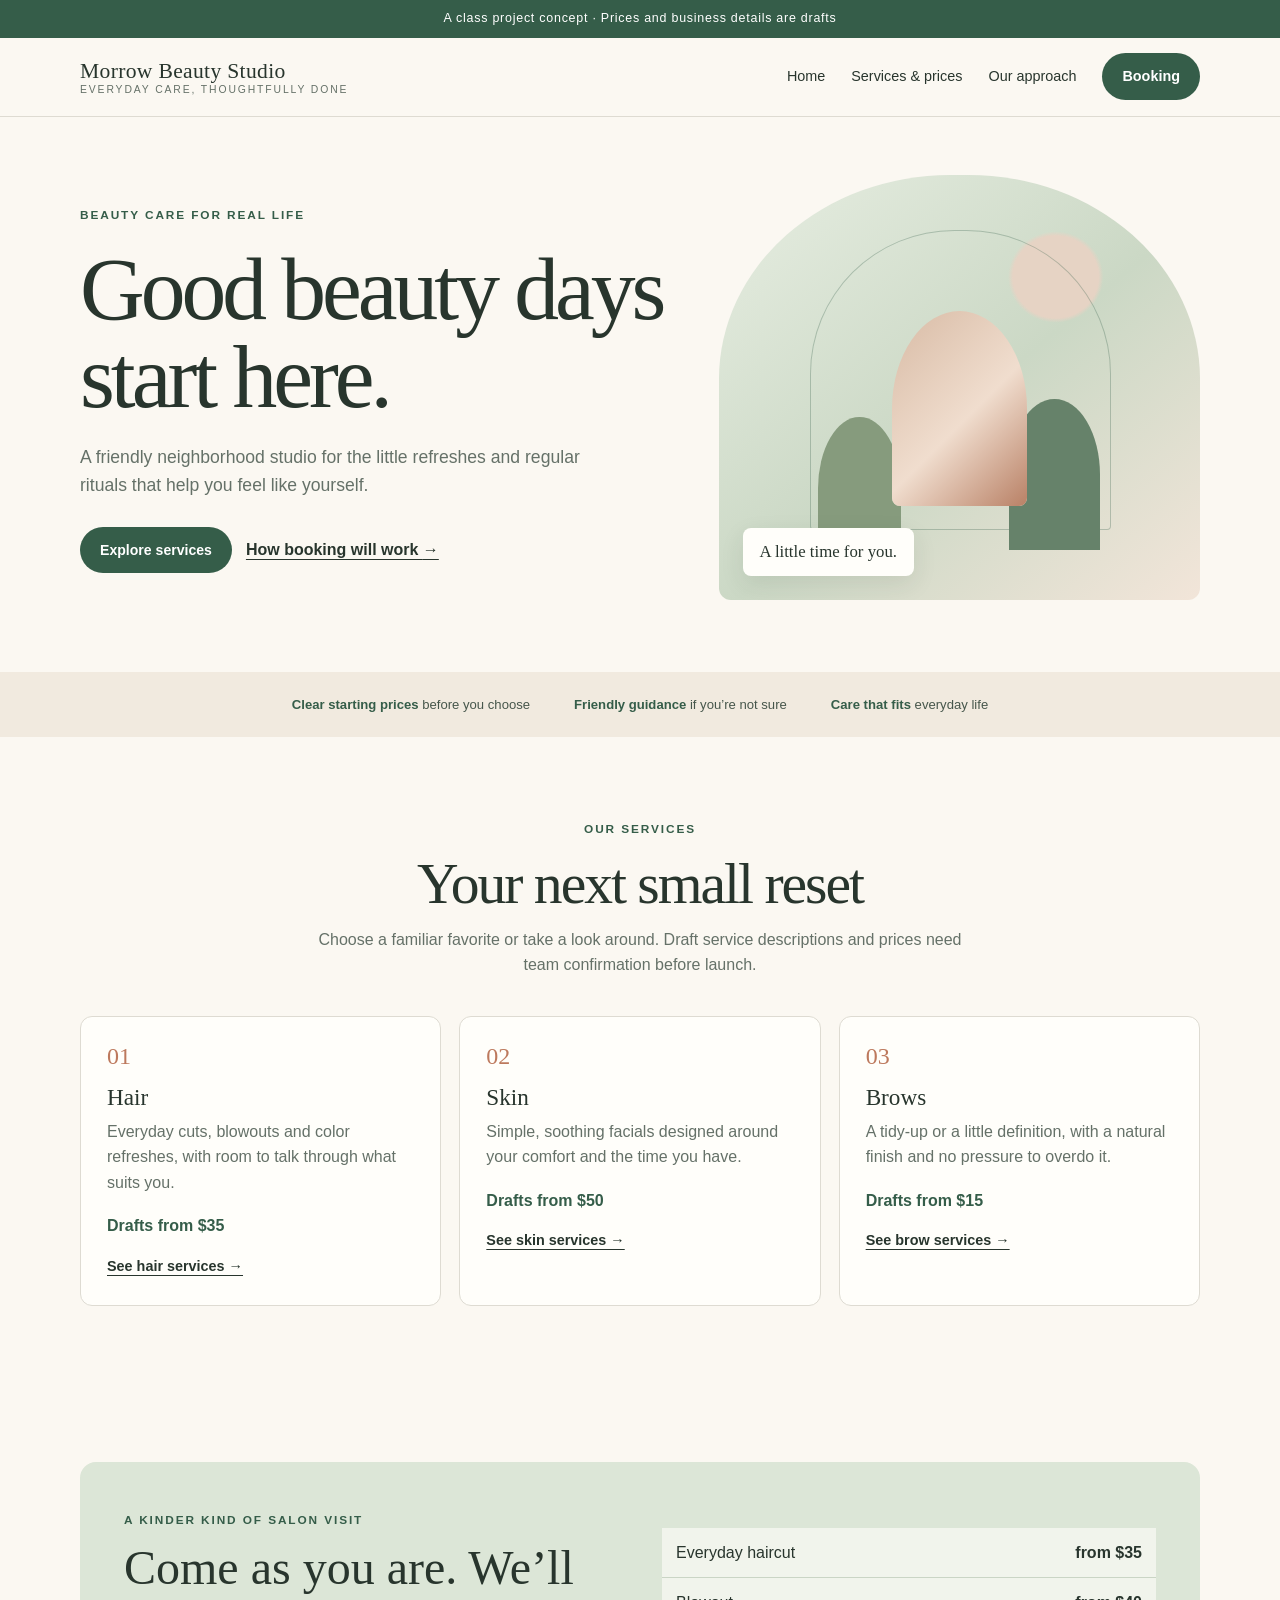
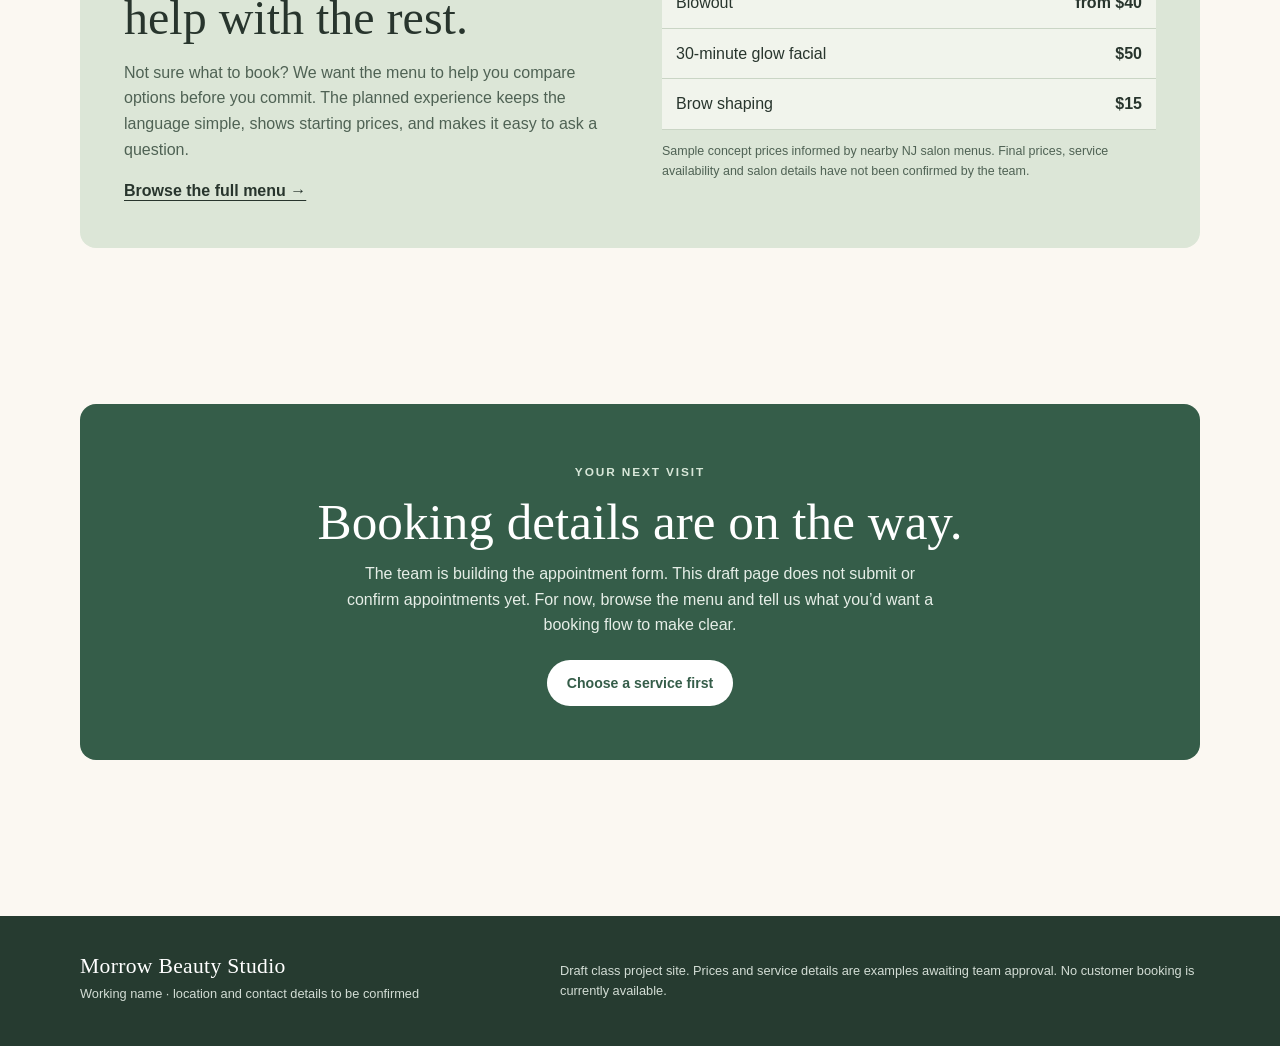
==== index.html @ 6ddd0032 "Add responsive homepage, services, and research (#member1)" ====
<!doctype html>
<html lang="en">
<head>
  <meta charset="utf-8">
  <meta name="viewport" content="width=device-width, initial-scale=1">
  <meta name="description" content="A welcoming beauty studio concept with clear service pricing and thoughtful everyday care.">
  <title>Morrow Beauty Studio — Beauty, made easy</title>
  <link rel="stylesheet" href="styles.css">
</head>
<body>
  <div class="notice">A class project concept · Prices and business details are drafts</div>
  <header class="site-header">
    <div class="wrap nav">
      <a class="brand" href="index.html" aria-label="Morrow Beauty Studio home">Morrow Beauty Studio<small>Everyday care, thoughtfully done</small></a>
      <nav class="nav-links" aria-label="Main navigation">
        <a href="index.html" aria-current="page">Home</a>
        <a href="services.html">Services &amp; prices</a>
        <a href="#our-approach">Our approach</a>
        <a class="button" href="#booking">Booking</a>
      </nav>
    </div>
  </header>
  <main>
    <section class="hero">
      <div class="wrap hero-grid">
        <div>
          <span class="eyebrow">Beauty care for real life</span>
          <h1>Good beauty days start here.</h1>
          <p>A friendly neighborhood studio for the little refreshes and regular rituals that help you feel like yourself.</p>
          <div class="actions"><a class="button" href="services.html">Explore services</a><a class="text-link" href="#booking">How booking will work <span aria-hidden="true">→</span></a></div>
        </div>
        <div class="visual" role="img" aria-label="Soft botanical-inspired shapes in warm neutral and sage tones"><div class="visual-note">A little time for you.</div></div>
      </div>
    </section>
    <div class="strip"><div class="wrap strip-inner"><span><b>Clear starting prices</b> before you choose</span><span><b>Friendly guidance</b> if you’re not sure</span><span><b>Care that fits</b> everyday life</span></div></div>
    <section id="services">
      <div class="wrap">
        <div class="section-head"><span class="eyebrow">Our services</span><h2>Your next small reset</h2><p>Choose a familiar favorite or take a look around. Draft service descriptions and prices need team confirmation before launch.</p></div>
        <div class="cards">
          <article class="card"><span class="number">01</span><h3>Hair</h3><p>Everyday cuts, blowouts and color refreshes, with room to talk through what suits you.</p><span class="price">Drafts from $35</span><br><a href="services.html#hair">See hair services →</a></article>
          <article class="card"><span class="number">02</span><h3>Skin</h3><p>Simple, soothing facials designed around your comfort and the time you have.</p><span class="price">Drafts from $50</span><br><a href="services.html#skin">See skin services →</a></article>
          <article class="card"><span class="number">03</span><h3>Brows</h3><p>A tidy-up or a little definition, with a natural finish and no pressure to overdo it.</p><span class="price">Drafts from $15</span><br><a href="services.html#brows">See brow services →</a></article>
        </div>
      </div>
    </section>
    <section id="our-approach">
      <div class="wrap soft-panel">
        <div><span class="eyebrow">A kinder kind of salon visit</span><h2>Come as you are. We’ll help with the rest.</h2><p>Not sure what to book? We want the menu to help you compare options before you commit. The planned experience keeps the language simple, shows starting prices, and makes it easy to ask a question.</p><a class="text-link" href="services.html">Browse the full menu →</a></div>
        <div><table class="price-sample" aria-label="Example draft starting prices"><tbody><tr><td>Everyday haircut</td><td>from $35</td></tr><tr><td>Blowout</td><td>from $40</td></tr><tr><td>30-minute glow facial</td><td>$50</td></tr><tr><td>Brow shaping</td><td>$15</td></tr></tbody></table><p class="draft">Sample concept prices informed by nearby NJ salon menus. Final prices, service availability and salon details have not been confirmed by the team.</p></div>
      </div>
    </section>
    <section id="booking">
      <div class="wrap booking"><span class="eyebrow">Your next visit</span><h2>Booking details are on the way.</h2><p>The team is building the appointment form. This draft page does not submit or confirm appointments yet. For now, browse the menu and tell us what you’d want a booking flow to make clear.</p><a class="button" href="services.html">Choose a service first</a></div>
    </section>
  </main>
  <footer class="site-footer"><div class="wrap foot"><div><a class="brand" href="index.html">Morrow Beauty Studio</a><p>Working name · location and contact details to be confirmed</p></div><p class="concept">Draft class project site. Prices and service details are examples awaiting team approval. No customer booking is currently available.</p></div></footer>
</body>
</html>
---- styles.css ----
:root {
  color-scheme: light;
  --ink: #28352d;
  --muted: #657168;
  --paper: #fbf8f2;
  --cream: #f1eadf;
  --sage: #dce6d7;
  --green: #355d49;
  --accent: #bd795d;
  --white: #fffefa;
  --line: #dedbd2;
  --serif: Georgia, "Times New Roman", serif;
  --sans: Arial, Helvetica, sans-serif;
}

* { box-sizing: border-box; }
html { scroll-behavior: smooth; }
body { margin: 0; background: var(--paper); color: var(--ink); font: 16px/1.6 var(--sans); }
a { color: inherit; }
a:focus-visible { outline: 3px solid var(--accent); outline-offset: 4px; }
.wrap { width: min(1120px, calc(100% - 40px)); margin-inline: auto; }
.notice { padding: 9px 16px; background: var(--green); color: white; text-align: center; font-size: .78rem; letter-spacing: .06em; }
.site-header { border-bottom: 1px solid var(--line); background: var(--paper); }
.nav { min-height: 78px; display: flex; align-items: center; justify-content: space-between; gap: 24px; }
.brand { color: var(--ink); font: 1.35rem var(--serif); letter-spacing: .015em; text-decoration: none; }
.brand small { display: block; color: var(--muted); font: .65rem var(--sans); letter-spacing: .18em; text-transform: uppercase; }
.nav-links { display: flex; align-items: center; gap: 26px; }
.nav-links a { font-size: .9rem; text-decoration: none; }
.nav-links a:hover, .text-link:hover { text-decoration: underline; text-underline-offset: 5px; }
.button { display: inline-block; padding: 12px 20px; border-radius: 999px; background: var(--green); color: white; font-size: .88rem; font-weight: 700; text-decoration: none; }
.button:hover { background: #264634; }
.text-link { font-weight: 700; text-underline-offset: 4px; }
.eyebrow { color: var(--green); font-size: .74rem; font-weight: 700; letter-spacing: .16em; text-transform: uppercase; }
.hero { padding: 58px 0 72px; }
.hero-grid { display: grid; grid-template-columns: 1.1fr .9fr; align-items: center; gap: 50px; }
.hero h1 { max-width: 650px; margin: 18px 0 22px; font: clamp(3.1rem, 7vw, 6rem)/.98 var(--serif); letter-spacing: -.045em; }
.hero p { max-width: 500px; color: var(--muted); font-size: 1.1rem; }
.actions { display: flex; align-items: center; flex-wrap: wrap; gap: 14px; margin-top: 28px; }
.visual { position: relative; display: flex; min-height: 425px; align-items: end; overflow: hidden; padding: 24px; border-radius: 48% 48% 12px 12px; background: radial-gradient(ellipse at 70% 24%, #e6d3c4 0 9%, transparent 10%), linear-gradient(140deg, #e7eee2, #cbd8c5 53%, #f2e5d9); }
.visual::before { position: absolute; top: 13%; left: 19%; width: 62%; height: 70%; border: 1px solid #355d494a; border-radius: 48% 48% 4px 4px; content: ""; }
.visual::after { position: absolute; top: 32%; left: 36%; width: 28%; height: 46%; border-radius: 50% 50% 8px 8px; background: linear-gradient(135deg, #d8bba5, #f0ddce 55%, #b98166); box-shadow: 95px 66px 0 -22px #66826a, -100px 80px 0 -26px #869b7d; content: ""; }
.visual-note { z-index: 1; padding: 14px 17px; border-radius: 8px; background: var(--white); box-shadow: 0 8px 24px #28352d18; font: 1.05rem var(--serif); }
.strip { padding: 22px 0; background: var(--cream); }
.strip-inner { display: flex; justify-content: center; flex-wrap: wrap; gap: 12px 44px; text-align: center; }
.strip span { color: #46564b; font-size: .82rem; }
.strip b { color: var(--green); }
section { padding: 78px 0; }
.section-head { max-width: 650px; margin: 0 auto 38px; text-align: center; }
.section-head h2 { margin: 12px 0; font: clamp(2.3rem, 4.5vw, 3.7rem)/1.08 var(--serif); letter-spacing: -.035em; }
.section-head p { margin: 0; color: var(--muted); }
.cards { display: grid; grid-template-columns: repeat(3, 1fr); gap: 18px; }
.card { padding: 26px; border: 1px solid var(--line); border-radius: 12px; background: var(--white); }
.card .number { color: var(--accent); font: 1.5rem var(--serif); }
.card h3 { margin: 12px 0 8px; font: 1.45rem var(--serif); }
.card p { margin: 0 0 18px; color: var(--muted); }
.price { color: var(--green); font-weight: 700; }
.card a { display: inline-block; margin-top: 16px; font-size: .9rem; font-weight: 700; text-underline-offset: 4px; }
.soft-panel { display: grid; grid-template-columns: 1fr 1fr; align-items: center; gap: 44px; padding: 44px; border-radius: 16px; background: var(--sage); }
.soft-panel h2 { margin: 12px 0; font: clamp(2rem, 4vw, 3rem)/1.05 var(--serif); }
.soft-panel p { color: #4f6254; }
.price-sample { width: 100%; border-collapse: collapse; background: #fffefa99; }
.price-sample td { padding: 12px 14px; border-bottom: 1px solid #cad5c5; }
.price-sample td:last-child { text-align: right; font-weight: 700; }
.draft { margin: 12px 0 0; color: #5b685e; font-size: .78rem; }
.booking { padding: 54px 28px; border-radius: 16px; background: var(--green); color: white; text-align: center; }
.booking h2 { margin: 12px 0; font: clamp(2.2rem, 4vw, 3.5rem)/1.05 var(--serif); }
.booking p { max-width: 600px; margin: 0 auto 22px; color: #e6eee7; }
.booking .eyebrow { color: #d8e7d9; }
.booking .button { background: white; color: var(--green); }
.page-intro { padding: 58px 0 32px; }
.page-intro h1 { margin: 12px 0; font: clamp(2.8rem, 6vw, 5rem)/1 var(--serif); letter-spacing: -.04em; }
.page-intro p { max-width: 700px; color: var(--muted); }
.menu-group { padding: 28px 0 54px; border-top: 1px solid var(--line); }
.menu-heading { display: flex; align-items: baseline; justify-content: space-between; gap: 20px; margin-bottom: 20px; }
.menu-heading h2 { margin: 0; font: clamp(2rem, 4vw, 3rem) var(--serif); }
.menu-heading p { color: var(--muted); font-size: .88rem; }
.menu-list { display: grid; grid-template-columns: 1fr 1fr; gap: 0 36px; }
.menu-item { display: flex; justify-content: space-between; gap: 18px; padding: 17px 0; border-bottom: 1px solid var(--line); }
.menu-item h3 { margin: 0; font: 1.12rem var(--serif); }
.menu-item p { margin: 5px 0 0; color: var(--muted); font-size: .88rem; }
.menu-item strong { flex: 0 0 auto; color: var(--green); }
.note-panel { margin: 12px 0 34px; padding: 20px 24px; border-left: 4px solid var(--accent); background: var(--cream); }
.note-panel p { margin: 4px 0; }
.site-footer { margin-top: 78px; padding: 38px 0; background: #263b30; color: #f8f6ef; }
.foot { display: flex; align-items: center; justify-content: space-between; flex-wrap: wrap; gap: 24px; }
.foot .brand { color: white; }
.foot p { margin: 3px 0; color: #d3ddd5; font-size: .8rem; }
.foot a { color: white; }
.concept { max-width: 640px; }
@media (max-width: 760px) {
  .wrap { width: min(100% - 28px, 600px); }
  .nav { align-items: flex-start; padding: 16px 0; }
  .nav-links { justify-content: flex-end; flex-wrap: wrap; gap: 10px 14px; }
  .nav-links a { font-size: .83rem; }
  .nav-links .button { display: none; }
  .hero { padding: 42px 0; }
  .hero-grid { grid-template-columns: 1fr; gap: 30px; }
  .hero h1 { font-size: clamp(3.1rem, 15vw, 5rem); }
  .visual { min-height: 300px; }
  .cards { grid-template-columns: 1fr; }
  .soft-panel { grid-template-columns: 1fr; gap: 24px; padding: 28px; }
  section { padding: 58px 0; }
  .booking { padding: 40px 20px; }
  .foot { align-items: flex-start; flex-direction: column; }
  .menu-list { grid-template-columns: 1fr; }
  .menu-heading { align-items: flex-start; flex-direction: column; gap: 4px; }
}
@media (prefers-reduced-motion: reduce) { html { scroll-behavior: auto; } }
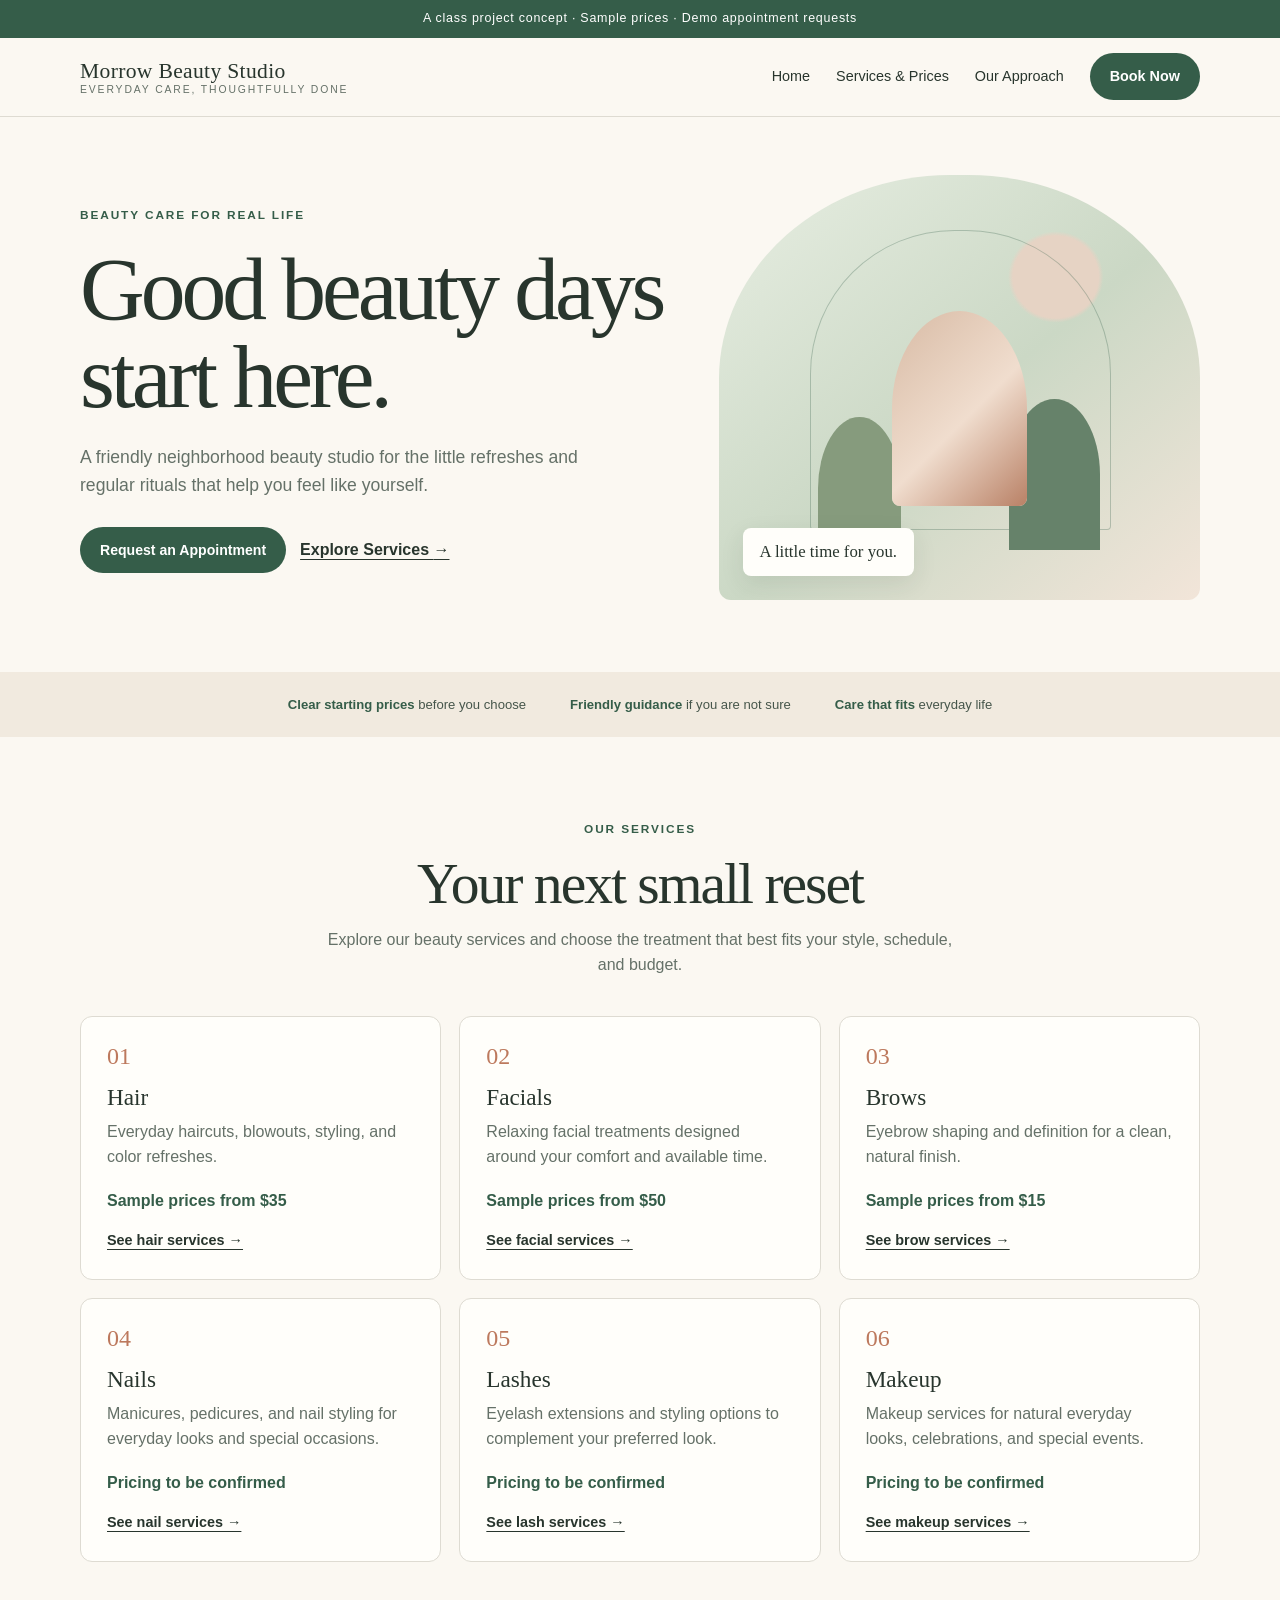
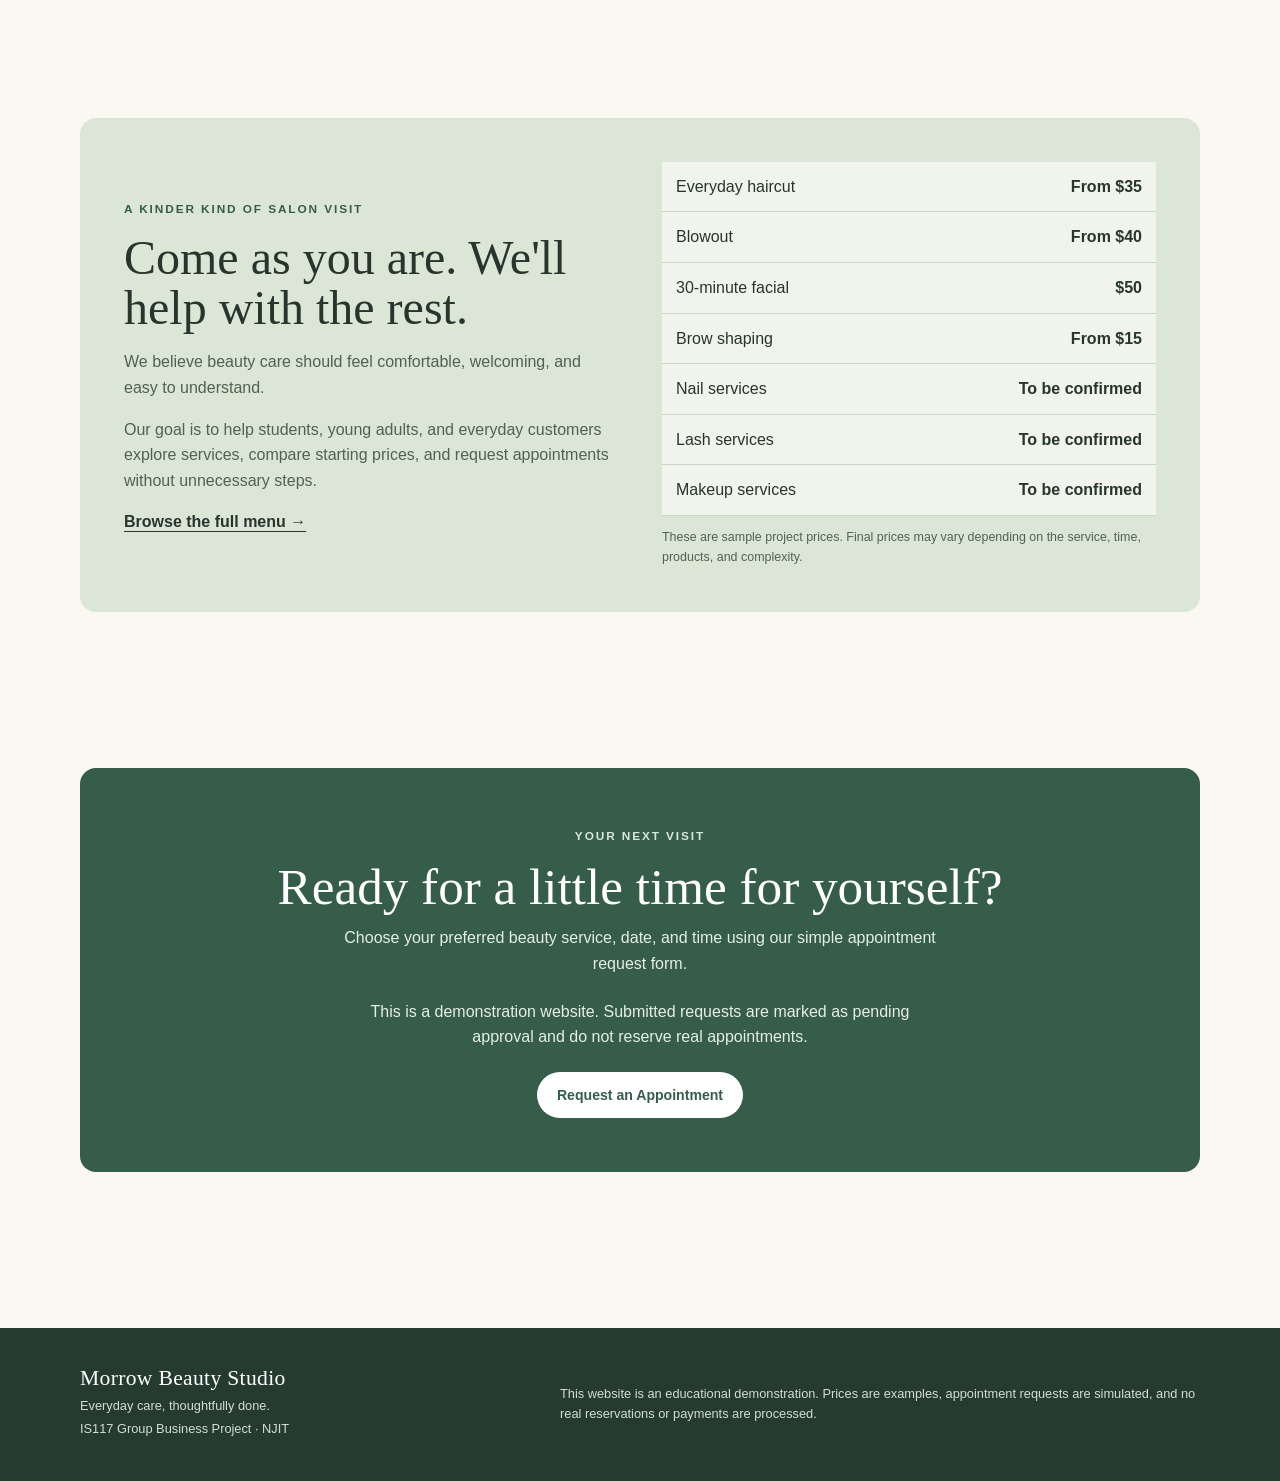
==== commit f86698d7: "Revise HTML structure and content for clarity Updated the description and title for clarity. Enhance" ====
--- a/index.html
+++ b/index.html
@@ -1,58 +1,391 @@
+
 <!doctype html>
 <html lang="en">
 <head>
   <meta charset="utf-8">
   <meta name="viewport" content="width=device-width, initial-scale=1">
-  <meta name="description" content="A welcoming beauty studio concept with clear service pricing and thoughtful everyday care.">
-  <title>Morrow Beauty Studio — Beauty, made easy</title>
+  <meta name="description" content="Morrow Beauty Studio offers a welcoming beauty experience with transparent sample prices and simple appointment requests.">
+
+  <title>Morrow Beauty Studio — Beauty, Made Easy</title>
+
   <link rel="stylesheet" href="styles.css">
 </head>
+
 <body>
-  <div class="notice">A class project concept · Prices and business details are drafts</div>
+
+  <div class="notice">
+    A class project concept · Sample prices · Demo appointment requests
+  </div>
+
   <header class="site-header">
     <div class="wrap nav">
-      <a class="brand" href="index.html" aria-label="Morrow Beauty Studio home">Morrow Beauty Studio<small>Everyday care, thoughtfully done</small></a>
+
+      <a class="brand" href="index.html" aria-label="Morrow Beauty Studio home">
+        Morrow Beauty Studio
+        <small>Everyday care, thoughtfully done</small>
+      </a>
+
       <nav class="nav-links" aria-label="Main navigation">
         <a href="index.html" aria-current="page">Home</a>
-        <a href="services.html">Services &amp; prices</a>
-        <a href="#our-approach">Our approach</a>
-        <a class="button" href="#booking">Booking</a>
+        <a href="services.html">Services &amp; Prices</a>
+        <a href="#our-approach">Our Approach</a>
+        <a class="button" href="booking.html">Book Now</a>
       </nav>
+
     </div>
   </header>
+
   <main>
+
+    <!-- Hero Section -->
+
     <section class="hero">
       <div class="wrap hero-grid">
+
         <div>
-          <span class="eyebrow">Beauty care for real life</span>
+          <span class="eyebrow">
+            Beauty care for real life
+          </span>
+
           <h1>Good beauty days start here.</h1>
-          <p>A friendly neighborhood studio for the little refreshes and regular rituals that help you feel like yourself.</p>
-          <div class="actions"><a class="button" href="services.html">Explore services</a><a class="text-link" href="#booking">How booking will work <span aria-hidden="true">→</span></a></div>
-        </div>
-        <div class="visual" role="img" aria-label="Soft botanical-inspired shapes in warm neutral and sage tones"><div class="visual-note">A little time for you.</div></div>
+
+          <p>
+            A friendly neighborhood beauty studio for the
+            little refreshes and regular rituals that help
+            you feel like yourself.
+          </p>
+
+          <div class="actions">
+            <a class="button" href="booking.html">
+              Request an Appointment
+            </a>
+
+            <a class="text-link" href="services.html">
+              Explore Services
+              <span aria-hidden="true">→</span>
+            </a>
+          </div>
+        </div>
+
+        <div class="visual" role="img"
+             aria-label="Soft botanical-inspired shapes in warm neutral and sage tones">
+
+          <div class="visual-note">
+            A little time for you.
+          </div>
+
+        </div>
+
       </div>
     </section>
-    <div class="strip"><div class="wrap strip-inner"><span><b>Clear starting prices</b> before you choose</span><span><b>Friendly guidance</b> if you’re not sure</span><span><b>Care that fits</b> everyday life</span></div></div>
+
+    <!-- Brand Promises -->
+
+    <div class="strip">
+      <div class="wrap strip-inner">
+
+        <span>
+          <b>Clear starting prices</b> before you choose
+        </span>
+
+        <span>
+          <b>Friendly guidance</b> if you are not sure
+        </span>
+
+        <span>
+          <b>Care that fits</b> everyday life
+        </span>
+
+      </div>
+    </div>
+
+    <!-- Services Section -->
+
     <section id="services">
       <div class="wrap">
-        <div class="section-head"><span class="eyebrow">Our services</span><h2>Your next small reset</h2><p>Choose a familiar favorite or take a look around. Draft service descriptions and prices need team confirmation before launch.</p></div>
+
+        <div class="section-head">
+
+          <span class="eyebrow">Our Services</span>
+
+          <h2>Your next small reset</h2>
+
+          <p>
+            Explore our beauty services and choose the
+            treatment that best fits your style, schedule,
+            and budget.
+          </p>
+
+        </div>
+
         <div class="cards">
-          <article class="card"><span class="number">01</span><h3>Hair</h3><p>Everyday cuts, blowouts and color refreshes, with room to talk through what suits you.</p><span class="price">Drafts from $35</span><br><a href="services.html#hair">See hair services →</a></article>
-          <article class="card"><span class="number">02</span><h3>Skin</h3><p>Simple, soothing facials designed around your comfort and the time you have.</p><span class="price">Drafts from $50</span><br><a href="services.html#skin">See skin services →</a></article>
-          <article class="card"><span class="number">03</span><h3>Brows</h3><p>A tidy-up or a little definition, with a natural finish and no pressure to overdo it.</p><span class="price">Drafts from $15</span><br><a href="services.html#brows">See brow services →</a></article>
+
+          <article class="card">
+            <span class="number">01</span>
+
+            <h3>Hair</h3>
+
+            <p>
+              Everyday haircuts, blowouts, styling,
+              and color refreshes.
+            </p>
+
+            <span class="price">Sample prices from $35</span>
+
+            <br>
+
+            <a href="services.html#hair">
+              See hair services →
+            </a>
+          </article>
+
+          <article class="card">
+            <span class="number">02</span>
+
+            <h3>Facials</h3>
+
+            <p>
+              Relaxing facial treatments designed around
+              your comfort and available time.
+            </p>
+
+            <span class="price">Sample prices from $50</span>
+
+            <br>
+
+            <a href="services.html#skin">
+              See facial services →
+            </a>
+          </article>
+
+          <article class="card">
+            <span class="number">03</span>
+
+            <h3>Brows</h3>
+
+            <p>
+              Eyebrow shaping and definition for a clean,
+              natural finish.
+            </p>
+
+            <span class="price">Sample prices from $15</span>
+
+            <br>
+
+            <a href="services.html#brows">
+              See brow services →
+            </a>
+          </article>
+
+          <article class="card">
+            <span class="number">04</span>
+
+            <h3>Nails</h3>
+
+            <p>
+              Manicures, pedicures, and nail styling
+              for everyday looks and special occasions.
+            </p>
+
+            <span class="price">Pricing to be confirmed</span>
+
+            <br>
+
+            <a href="services.html#nails">
+              See nail services →
+            </a>
+          </article>
+
+          <article class="card">
+            <span class="number">05</span>
+
+            <h3>Lashes</h3>
+
+            <p>
+              Eyelash extensions and styling options
+              to complement your preferred look.
+            </p>
+
+            <span class="price">Pricing to be confirmed</span>
+
+            <br>
+
+            <a href="services.html#lashes">
+              See lash services →
+            </a>
+          </article>
+
+          <article class="card">
+            <span class="number">06</span>
+
+            <h3>Makeup</h3>
+
+            <p>
+              Makeup services for natural everyday looks,
+              celebrations, and special events.
+            </p>
+
+            <span class="price">Pricing to be confirmed</span>
+
+            <br>
+
+            <a href="services.html#makeup">
+              See makeup services →
+            </a>
+          </article>
+
         </div>
       </div>
     </section>
+
+    <!-- Our Approach -->
+
     <section id="our-approach">
+
       <div class="wrap soft-panel">
-        <div><span class="eyebrow">A kinder kind of salon visit</span><h2>Come as you are. We’ll help with the rest.</h2><p>Not sure what to book? We want the menu to help you compare options before you commit. The planned experience keeps the language simple, shows starting prices, and makes it easy to ask a question.</p><a class="text-link" href="services.html">Browse the full menu →</a></div>
-        <div><table class="price-sample" aria-label="Example draft starting prices"><tbody><tr><td>Everyday haircut</td><td>from $35</td></tr><tr><td>Blowout</td><td>from $40</td></tr><tr><td>30-minute glow facial</td><td>$50</td></tr><tr><td>Brow shaping</td><td>$15</td></tr></tbody></table><p class="draft">Sample concept prices informed by nearby NJ salon menus. Final prices, service availability and salon details have not been confirmed by the team.</p></div>
-      </div>
+
+        <div>
+
+          <span class="eyebrow">
+            A kinder kind of salon visit
+          </span>
+
+          <h2>Come as you are. We'll help with the rest.</h2>
+
+          <p>
+            We believe beauty care should feel comfortable,
+            welcoming, and easy to understand.
+          </p>
+
+          <p>
+            Our goal is to help students, young adults,
+            and everyday customers explore services,
+            compare starting prices, and request appointments
+            without unnecessary steps.
+          </p>
+
+          <a class="text-link" href="services.html">
+            Browse the full menu →
+          </a>
+
+        </div>
+
+        <div>
+
+          <table class="price-sample"
+                 aria-label="Example starting prices">
+
+            <tbody>
+
+              <tr>
+                <td>Everyday haircut</td>
+                <td>From $35</td>
+              </tr>
+
+              <tr>
+                <td>Blowout</td>
+                <td>From $40</td>
+              </tr>
+
+              <tr>
+                <td>30-minute facial</td>
+                <td>$50</td>
+              </tr>
+
+              <tr>
+                <td>Brow shaping</td>
+                <td>From $15</td>
+              </tr>
+
+              <tr>
+                <td>Nail services</td>
+                <td>To be confirmed</td>
+              </tr>
+
+              <tr>
+                <td>Lash services</td>
+                <td>To be confirmed</td>
+              </tr>
+
+              <tr>
+                <td>Makeup services</td>
+                <td>To be confirmed</td>
+              </tr>
+
+            </tbody>
+          </table>
+
+          <p class="draft">
+            These are sample project prices.
+            Final prices may vary depending on the
+            service, time, products, and complexity.
+          </p>
+
+        </div>
+
+      </div>
+
     </section>
+
+    <!-- Appointment Booking -->
+
     <section id="booking">
-      <div class="wrap booking"><span class="eyebrow">Your next visit</span><h2>Booking details are on the way.</h2><p>The team is building the appointment form. This draft page does not submit or confirm appointments yet. For now, browse the menu and tell us what you’d want a booking flow to make clear.</p><a class="button" href="services.html">Choose a service first</a></div>
+
+      <div class="wrap booking">
+
+        <span class="eyebrow">Your next visit</span>
+
+        <h2>Ready for a little time for yourself?</h2>
+
+        <p>
+          Choose your preferred beauty service, date,
+          and time using our simple appointment request form.
+        </p>
+
+        <p>
+          This is a demonstration website. Submitted
+          requests are marked as pending approval and
+          do not reserve real appointments.
+        </p>
+
+        <a class="button" href="booking.html">
+          Request an Appointment
+        </a>
+
+      </div>
+
     </section>
+
   </main>
-  <footer class="site-footer"><div class="wrap foot"><div><a class="brand" href="index.html">Morrow Beauty Studio</a><p>Working name · location and contact details to be confirmed</p></div><p class="concept">Draft class project site. Prices and service details are examples awaiting team approval. No customer booking is currently available.</p></div></footer>
+
+  <!-- Footer -->
+
+  <footer class="site-footer">
+
+    <div class="wrap foot">
+
+      <div>
+
+        <a class="brand" href="index.html">
+          Morrow Beauty Studio
+        </a>
+
+        <p>Everyday care, thoughtfully done.</p>
+
+        <p>IS117 Group Business Project · NJIT</p>
+
+      </div>
+
+      <p class="concept">
+        This website is an educational demonstration.
+        Prices are examples, appointment requests are
+        simulated, and no real reservations or payments
+        are processed.
+      </p>
+
+    </div>
+
+  </footer>
+
 </body>
 </html>
